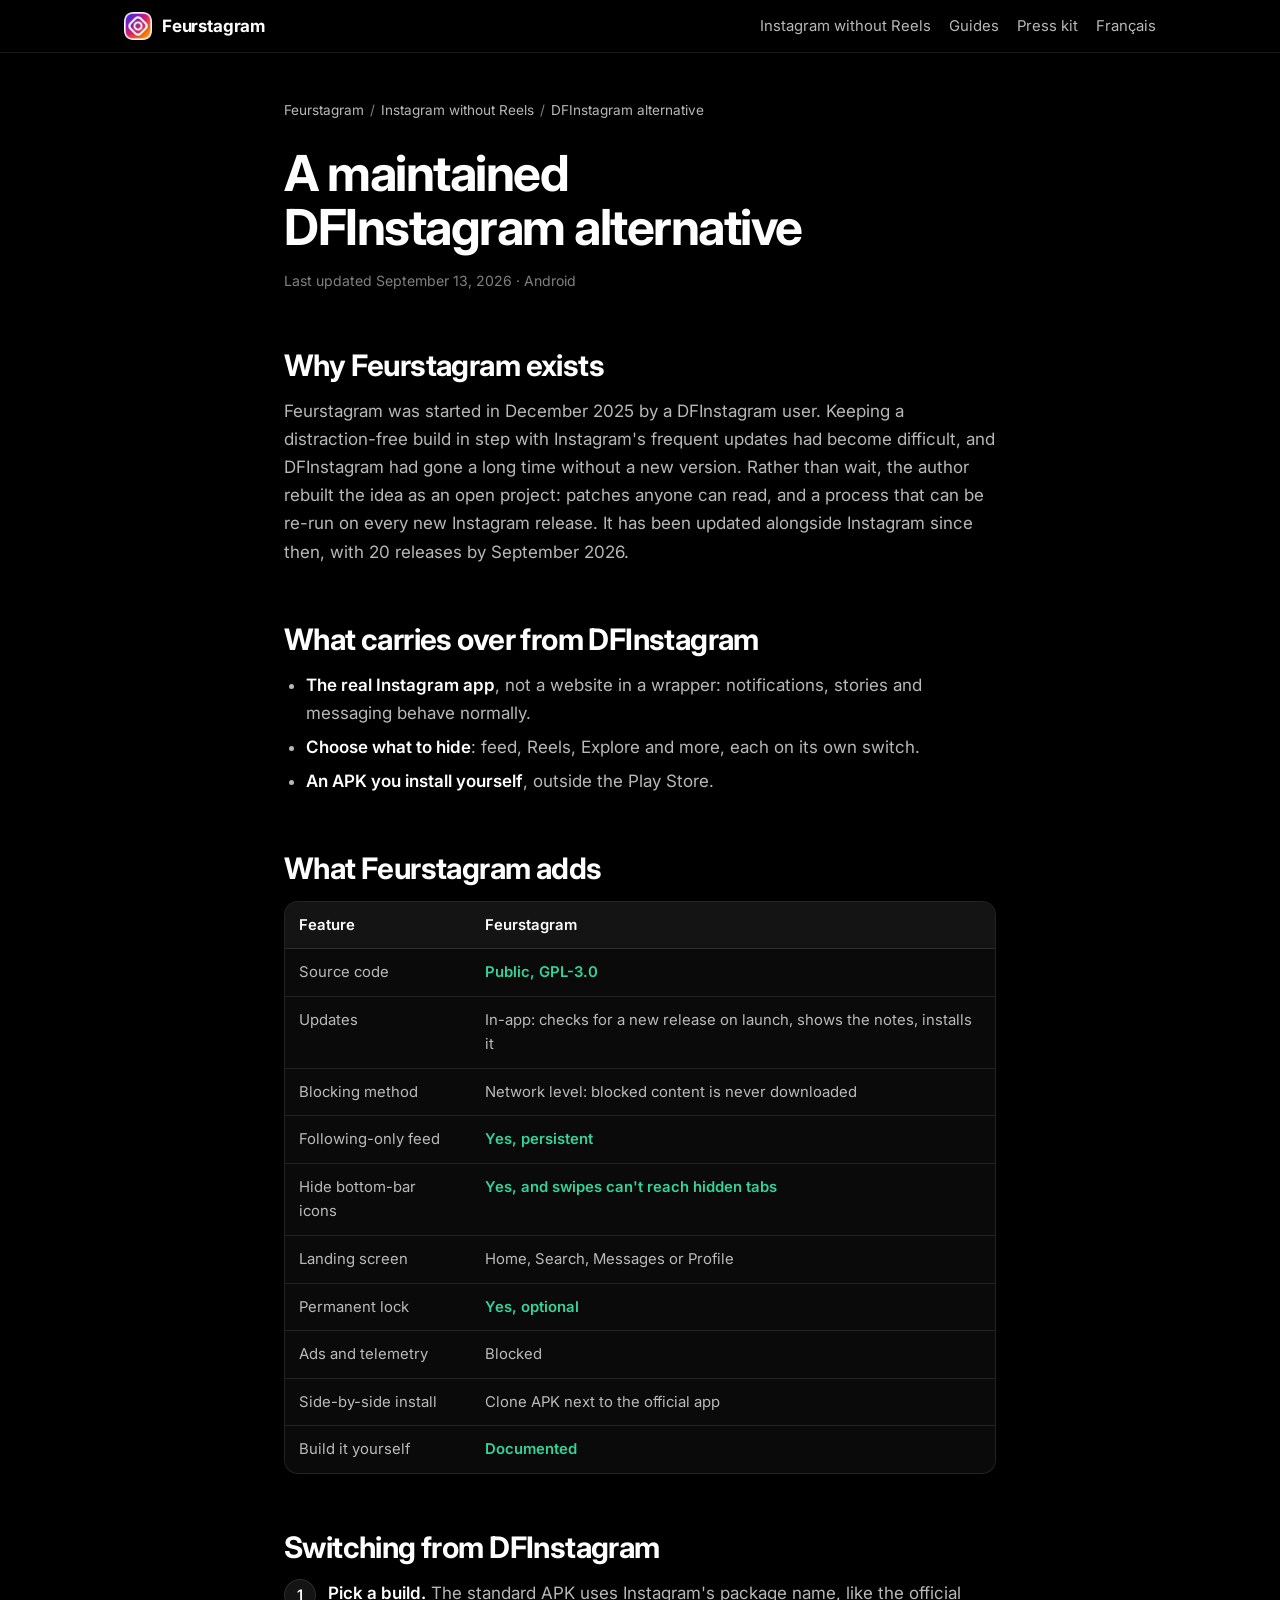
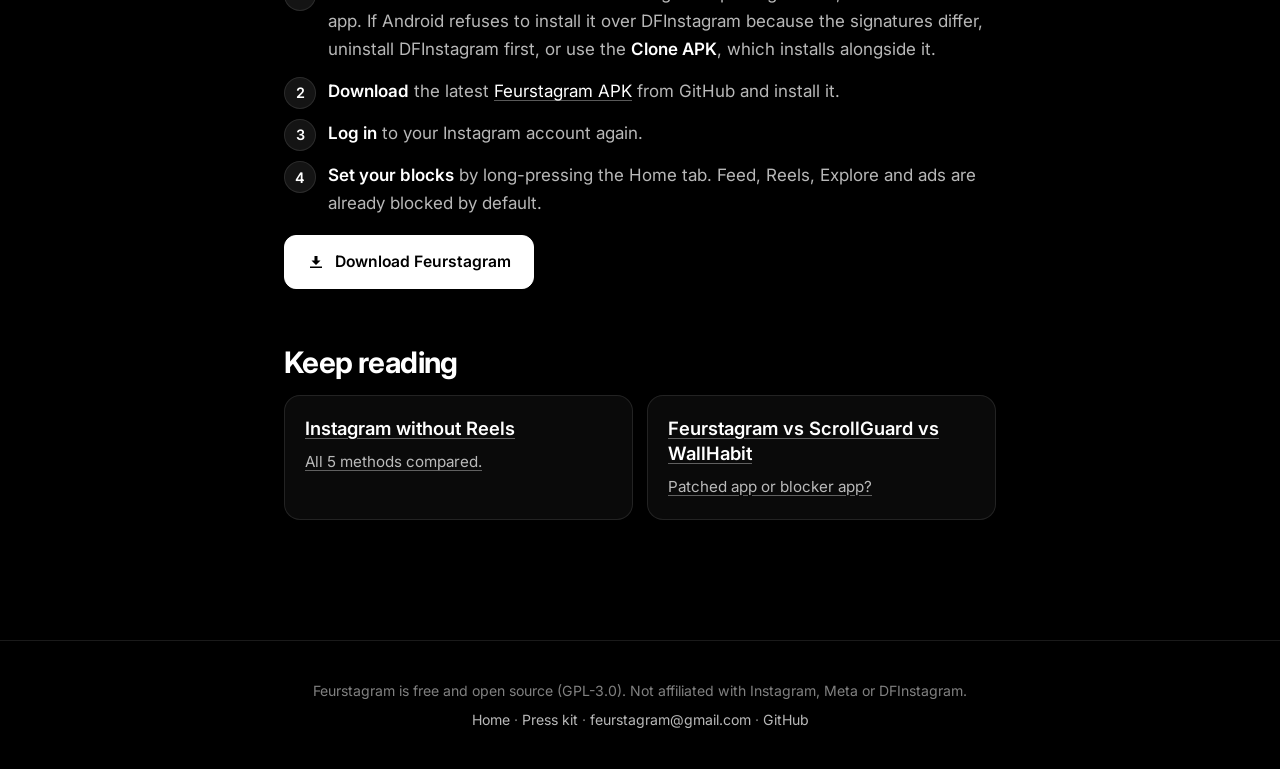
==== docs/dfinstagram-alternative/index.html @ f508ad9d "Add a follow-the-official-account prompt after installs and updates, animate the opening of the sett" ====
<!DOCTYPE html>
<html lang="en">
<head>
    <meta charset="UTF-8">
    <meta name="viewport" content="width=device-width, initial-scale=1.0">
    <title>DFInstagram Alternative: Maintained &amp; Open Source (2026)</title>
    <meta name="description" content="Looking for a DFInstagram alternative? Feurstagram is a free, open-source, regularly updated distraction-free Instagram for Android.">
    <meta name="robots" content="index, follow, max-image-preview:large">
    <link rel="canonical" href="https://jean-voila.github.io/FeurStagram/dfinstagram-alternative/">
    <meta property="og:type" content="article">
    <meta property="og:site_name" content="Feurstagram">
    <meta property="og:url" content="https://jean-voila.github.io/FeurStagram/dfinstagram-alternative/">
    <meta property="og:title" content="A maintained DFInstagram alternative">
    <meta property="og:description" content="Distraction-free Instagram for Android, open source and updated with each Instagram version.">
    <meta property="og:image" content="https://jean-voila.github.io/FeurStagram/preview.png">
    <meta name="twitter:card" content="summary_large_image">
    <link rel="icon" type="image/png" href="../assets/img/icon-256.png">
    <link rel="apple-touch-icon" href="../assets/img/apple-touch-icon.png">
    <link rel="preconnect" href="https://fonts.googleapis.com">
    <link rel="preconnect" href="https://fonts.gstatic.com" crossorigin>
    <link href="https://fonts.googleapis.com/css2?family=Inter:wght@400;500;600;700&display=swap" rel="stylesheet">
    <link rel="stylesheet" href="../assets/site.css">
    <script type="application/ld+json">
    [{
        "@context": "https://schema.org",
        "@type": "Article",
        "headline": "DFInstagram alternative: maintained and open source",
        "datePublished": "2026-09-13",
        "dateModified": "2026-09-13",
        "inLanguage": "en",
        "image": "https://jean-voila.github.io/FeurStagram/assets/img/after.png",
        "author": { "@type": "Person", "name": "jean-voila", "url": "https://github.com/jean-voila" },
        "publisher": { "@type": "Organization", "name": "Feurstagram", "logo": { "@type": "ImageObject", "url": "https://jean-voila.github.io/FeurStagram/assets/img/icon-256.png" } },
        "mainEntityOfPage": "https://jean-voila.github.io/FeurStagram/dfinstagram-alternative/"
    }, {
        "@context": "https://schema.org",
        "@type": "BreadcrumbList",
        "itemListElement": [
            { "@type": "ListItem", "position": 1, "name": "Feurstagram", "item": "https://jean-voila.github.io/FeurStagram/" },
            { "@type": "ListItem", "position": 2, "name": "Instagram without Reels", "item": "https://jean-voila.github.io/FeurStagram/instagram-without-reels/" },
            { "@type": "ListItem", "position": 3, "name": "DFInstagram alternative", "item": "https://jean-voila.github.io/FeurStagram/dfinstagram-alternative/" }
        ]
    }]
    </script>
</head>
<body>
    <header class="site-header">
        <div class="inner">
            <a class="brand" href="../"><img src="../assets/img/icon-256.webp" alt="" width="28" height="28">Feurstagram</a>
            <nav class="site-nav" aria-label="Main">
                <a href="../instagram-without-reels/">Instagram without Reels</a>
                <a href="../how-to-remove-reels-from-instagram-android/">Guides</a>
                <a href="../press/">Press kit</a>
                <a href="../fr/" hreflang="fr" lang="fr">Français</a>
            </nav>
        </div>
    </header>

    <main class="page">
        <nav class="breadcrumbs" aria-label="Breadcrumb">
            <ol><li><a href="../">Feurstagram</a></li><li><a href="../instagram-without-reels/">Instagram without Reels</a></li><li>DFInstagram alternative</li></ol>
        </nav>

        <h1>A maintained DFInstagram alternative</h1>
        <p class="meta">Last updated September 13, 2026 · Android</p>

        <h2>Why Feurstagram exists</h2>
        <p>Feurstagram was started in December 2025 by a DFInstagram user. Keeping a distraction-free build in step with Instagram's frequent updates had become difficult, and DFInstagram had gone a long time without a new version. Rather than wait, the author rebuilt the idea as an open project: patches anyone can read, and a process that can be re-run on every new Instagram release. It has been updated alongside Instagram since then, with 20 releases by September 2026.</p>

        <h2>What carries over from DFInstagram</h2>
        <ul>
            <li><strong>The real Instagram app</strong>, not a website in a wrapper: notifications, stories and messaging behave normally.</li>
            <li><strong>Choose what to hide</strong>: feed, Reels, Explore and more, each on its own switch.</li>
            <li><strong>An APK you install yourself</strong>, outside the Play Store.</li>
        </ul>

        <h2>What Feurstagram adds</h2>
        <div class="table-wrap">
            <table>
                <thead><tr><th>Feature</th><th>Feurstagram</th></tr></thead>
                <tbody>
                    <tr><td>Source code</td><td class="yes">Public, GPL-3.0</td></tr>
                    <tr><td>Updates</td><td>In-app: checks for a new release on launch, shows the notes, installs it</td></tr>
                    <tr><td>Blocking method</td><td>Network level: blocked content is never downloaded</td></tr>
                    <tr><td>Following-only feed</td><td class="yes">Yes, persistent</td></tr>
                    <tr><td>Hide bottom-bar icons</td><td class="yes">Yes, and swipes can't reach hidden tabs</td></tr>
                    <tr><td>Landing screen</td><td>Home, Search, Messages or Profile</td></tr>
                    <tr><td>Permanent lock</td><td class="yes">Yes, optional</td></tr>
                    <tr><td>Ads and telemetry</td><td>Blocked</td></tr>
                    <tr><td>Side-by-side install</td><td>Clone APK next to the official app</td></tr>
                    <tr><td>Build it yourself</td><td class="yes">Documented</td></tr>
                </tbody>
            </table>
        </div>

        <h2>Switching from DFInstagram</h2>
        <ol class="steps">
            <li><strong>Pick a build.</strong> The standard APK uses Instagram's package name, like the official app. If Android refuses to install it over DFInstagram because the signatures differ, uninstall DFInstagram first, or use the <strong>Clone APK</strong>, which installs alongside it.</li>
            <li><strong>Download</strong> the latest <a href="https://github.com/jean-voila/FeurStagram/releases/latest" data-apk="standard">Feurstagram APK</a> from GitHub and install it.</li>
            <li><strong>Log in</strong> to your Instagram account again.</li>
            <li><strong>Set your blocks</strong> by long-pressing the Home tab. Feed, Reels, Explore and ads are already blocked by default.</li>
        </ol>
        <div class="cta">
            <a class="btn btn-primary" href="https://github.com/jean-voila/FeurStagram/releases/latest" data-apk="standard">
                <svg viewBox="0 0 24 24" fill="currentColor" aria-hidden="true"><path d="M12 16l-6-6h4V4h4v6h4l-6 6zm-8 2h16v2H4v-2z"/></svg>
                Download Feurstagram
            </a>
        </div>
        <p class="downloads-line" data-downloads-wrap hidden><span data-total-downloads></span> downloads on GitHub</p>

        <section class="related" aria-labelledby="related-title">
            <h2 id="related-title">Keep reading</h2>
            <div class="cards">
                <a class="card" href="../instagram-without-reels/"><h3>Instagram without Reels</h3><p>All 5 methods compared.</p></a>
                <a class="card" href="../feurstagram-vs-scrollguard-vs-wallhabit/"><h3>Feurstagram vs ScrollGuard vs WallHabit</h3><p>Patched app or blocker app?</p></a>
            </div>
        </section>
    </main>

    <footer class="site-footer">
        <p>Feurstagram is free and open source (GPL-3.0). Not affiliated with Instagram, Meta or DFInstagram.</p>
        <p><a href="../">Home</a> · <a href="../press/">Press kit</a> · <a href="mailto:feurstagram@gmail.com">feurstagram@gmail.com</a> · <a href="https://github.com/jean-voila/FeurStagram">GitHub</a></p>
    </footer>
    <script src="../assets/site.js" defer></script>
</body>
</html>
---- docs/assets/site.css ----
:root {
    --bg: #000000;
    --bg-2: #0a0a0a;
    --bg-3: #141414;
    --text: #ffffff;
    --text-2: rgba(255, 255, 255, 0.72);
    --text-3: rgba(255, 255, 255, 0.5);
    --accent: #10a37f;
    --border: rgba(255, 255, 255, 0.1);
    --yes: #34d399;
    --no: #f87171;
}

* { margin: 0; padding: 0; box-sizing: border-box; }

html { scroll-behavior: smooth; }

body {
    font-family: 'Inter', -apple-system, BlinkMacSystemFont, 'Segoe UI', 'Helvetica Neue', sans-serif;
    background: var(--bg);
    color: var(--text);
    line-height: 1.65;
    font-size: 17px;
    -webkit-font-smoothing: antialiased;
}

::selection { background: rgba(16, 163, 127, 0.3); }

a { color: var(--text); text-underline-offset: 3px; text-decoration-color: rgba(255, 255, 255, 0.35); }
a:hover { text-decoration-color: var(--text); }
a:focus-visible, button:focus-visible { outline: 2px solid var(--accent); outline-offset: 3px; border-radius: 4px; }

/* Header */
.site-header {
    border-bottom: 1px solid var(--border);
    position: sticky;
    top: 0;
    z-index: 10;
    background: rgba(0, 0, 0, 0.85);
    backdrop-filter: blur(10px);
}
.site-header .inner {
    max-width: 1080px;
    margin: 0 auto;
    padding: 12px 24px;
    display: flex;
    align-items: center;
    gap: 20px;
    flex-wrap: wrap;
}
.brand { display: inline-flex; align-items: center; gap: 10px; font-weight: 700; text-decoration: none; letter-spacing: -0.01em; }
.brand img { width: 28px; height: 28px; border-radius: 7px; }
.site-nav { display: flex; gap: 18px; flex-wrap: wrap; margin-left: auto; font-size: 0.93rem; }
.site-nav a { color: var(--text-2); text-decoration: none; }
.site-nav a:hover, .site-nav a[aria-current="page"] { color: var(--text); }

/* Layout */
.page { max-width: 760px; margin: 0 auto; padding: 40px 24px 96px; }
.page.wide { max-width: 1000px; }

.breadcrumbs { font-size: 0.85rem; color: var(--text-3); margin-bottom: 20px; }
.breadcrumbs ol { list-style: none; display: flex; flex-wrap: wrap; gap: 6px; margin: 0; }
.breadcrumbs li + li::before { content: "/"; margin-right: 6px; color: var(--text-3); }
.breadcrumbs a { color: var(--text-2); text-decoration: none; }

h1 { font-size: clamp(2.1rem, 6vw, 3.1rem); line-height: 1.08; letter-spacing: -0.03em; font-weight: 700; margin-bottom: 14px; text-wrap: balance; }
h2 { font-size: clamp(1.45rem, 3.4vw, 1.85rem); line-height: 1.2; letter-spacing: -0.02em; font-weight: 700; margin: 56px 0 14px; text-wrap: balance; }
h3 { font-size: 1.15rem; line-height: 1.35; font-weight: 600; margin: 28px 0 8px; }
p { margin: 0 0 16px; color: var(--text-2); }
p strong, li strong { color: var(--text); font-weight: 600; }
ul, ol { margin: 0 0 18px 22px; color: var(--text-2); }
li { margin: 6px 0; }
code { font-family: ui-monospace, 'SF Mono', Menlo, monospace; font-size: 0.88em; background: var(--bg-3); padding: 1px 6px; border-radius: 6px; }

.meta { font-size: 0.88rem; color: var(--text-3); margin-bottom: 26px; }

/* Buttons */
.cta { display: flex; flex-wrap: wrap; gap: 12px; align-items: center; margin: 0 0 12px; }
.btn {
    display: inline-flex; align-items: center; gap: 10px;
    padding: 13px 22px; border-radius: 12px;
    font-weight: 600; font-size: 0.98rem; text-decoration: none;
    border: 1px solid var(--border); color: var(--text); background: rgba(255, 255, 255, 0.06);
    transition: background 0.15s ease, transform 0.15s ease;
}
.btn:hover { background: rgba(255, 255, 255, 0.12); transform: translateY(-1px); }
.btn-primary { background: var(--text); color: var(--bg); border-color: var(--text); }
.btn-primary:hover { background: rgba(255, 255, 255, 0.88); }
.btn svg { width: 18px; height: 18px; flex-shrink: 0; }
.downloads-line { font-size: 0.9rem; color: var(--text-3); margin: 0 0 28px; font-variant-numeric: tabular-nums; }

/* Figures */
.compare-shots { display: grid; grid-template-columns: repeat(2, minmax(0, 1fr)); gap: 16px; margin: 8px 0 30px; }
.compare-shots figure { background: var(--bg-2); border: 1px solid var(--border); border-radius: 16px; padding: 12px; margin: 0; }
.compare-shots img { width: 100%; height: auto; border-radius: 10px; display: block; }
.compare-shots figcaption { font-size: 0.88rem; color: var(--text-2); margin-top: 10px; text-align: center; }

/* Tables */
.table-wrap { overflow-x: auto; margin: 10px 0 24px; border: 1px solid var(--border); border-radius: 14px; background: var(--bg-2); }
table { border-collapse: collapse; width: 100%; font-size: 0.93rem; }
th, td { text-align: left; padding: 11px 14px; border-bottom: 1px solid var(--border); vertical-align: top; }
th { color: var(--text); font-weight: 600; background: var(--bg-3); white-space: nowrap; }
td { color: var(--text-2); }
tr:last-child td { border-bottom: 0; }
tr.highlight td { color: var(--text); background: rgba(16, 163, 127, 0.08); }
.yes { color: var(--yes); font-weight: 600; }
.no { color: var(--no); font-weight: 600; }

/* Cards */
.cards { display: grid; grid-template-columns: repeat(auto-fit, minmax(220px, 1fr)); gap: 14px; margin: 10px 0 24px; }
.card { background: var(--bg-2); border: 1px solid var(--border); border-radius: 16px; padding: 20px; }
.card h3 { margin-top: 0; }
.card p { margin: 0; font-size: 0.95rem; }
.card a { text-decoration: none; }
a.card:hover { background: var(--bg-3); }

.steps { counter-reset: step; list-style: none; margin-left: 0; }
.steps li { counter-increment: step; position: relative; padding-left: 44px; margin: 14px 0; }
.steps li::before {
    content: counter(step); position: absolute; left: 0; top: 0;
    width: 30px; height: 30px; border-radius: 50%;
    display: grid; place-items: center;
    background: var(--bg-3); border: 1px solid var(--border);
    color: var(--text); font-weight: 600; font-size: 0.9rem;
}

.faq h3 { margin-top: 26px; }

.author {
    margin-top: 56px; padding: 20px 22px; border: 1px solid var(--border); border-radius: 16px; background: var(--bg-2);
}
.author p { margin: 0; font-size: 0.95rem; }

.related { margin-top: 48px; }

/* Facts list (press) */
.facts { display: grid; grid-template-columns: max-content 1fr; gap: 10px 22px; margin: 10px 0 28px; }
.facts dt { color: var(--text-3); font-size: 0.92rem; }
.facts dd { color: var(--text); font-size: 0.98rem; font-variant-numeric: tabular-nums; }

.assets { display: grid; grid-template-columns: repeat(auto-fit, minmax(200px, 1fr)); gap: 14px; margin: 12px 0 28px; }
.asset { background: var(--bg-2); border: 1px solid var(--border); border-radius: 16px; padding: 14px; display: flex; flex-direction: column; gap: 10px; }
.asset img { width: 100%; height: 220px; object-fit: contain; border-radius: 10px; background: var(--bg-3); }
.asset span { font-size: 0.85rem; color: var(--text-3); }

/* Footer */
.site-footer { border-top: 1px solid var(--border); padding: 32px 24px; text-align: center; font-size: 0.88rem; color: var(--text-3); }
.site-footer p { color: var(--text-3); margin: 6px 0; }
.site-footer a { color: var(--text-2); text-decoration: none; }
.site-footer a:hover { color: var(--text); }

@media (max-width: 640px) {
    body { font-size: 16px; }
    .page { padding-top: 28px; }
    .site-nav { margin-left: 0; width: 100%; gap: 14px; }
    .compare-shots { gap: 10px; }
    .facts { grid-template-columns: 1fr; gap: 2px; }
    .facts dd { margin-bottom: 10px; }
}

@media (prefers-reduced-motion: reduce) {
    html { scroll-behavior: auto; }
    .btn { transition: none; }
}
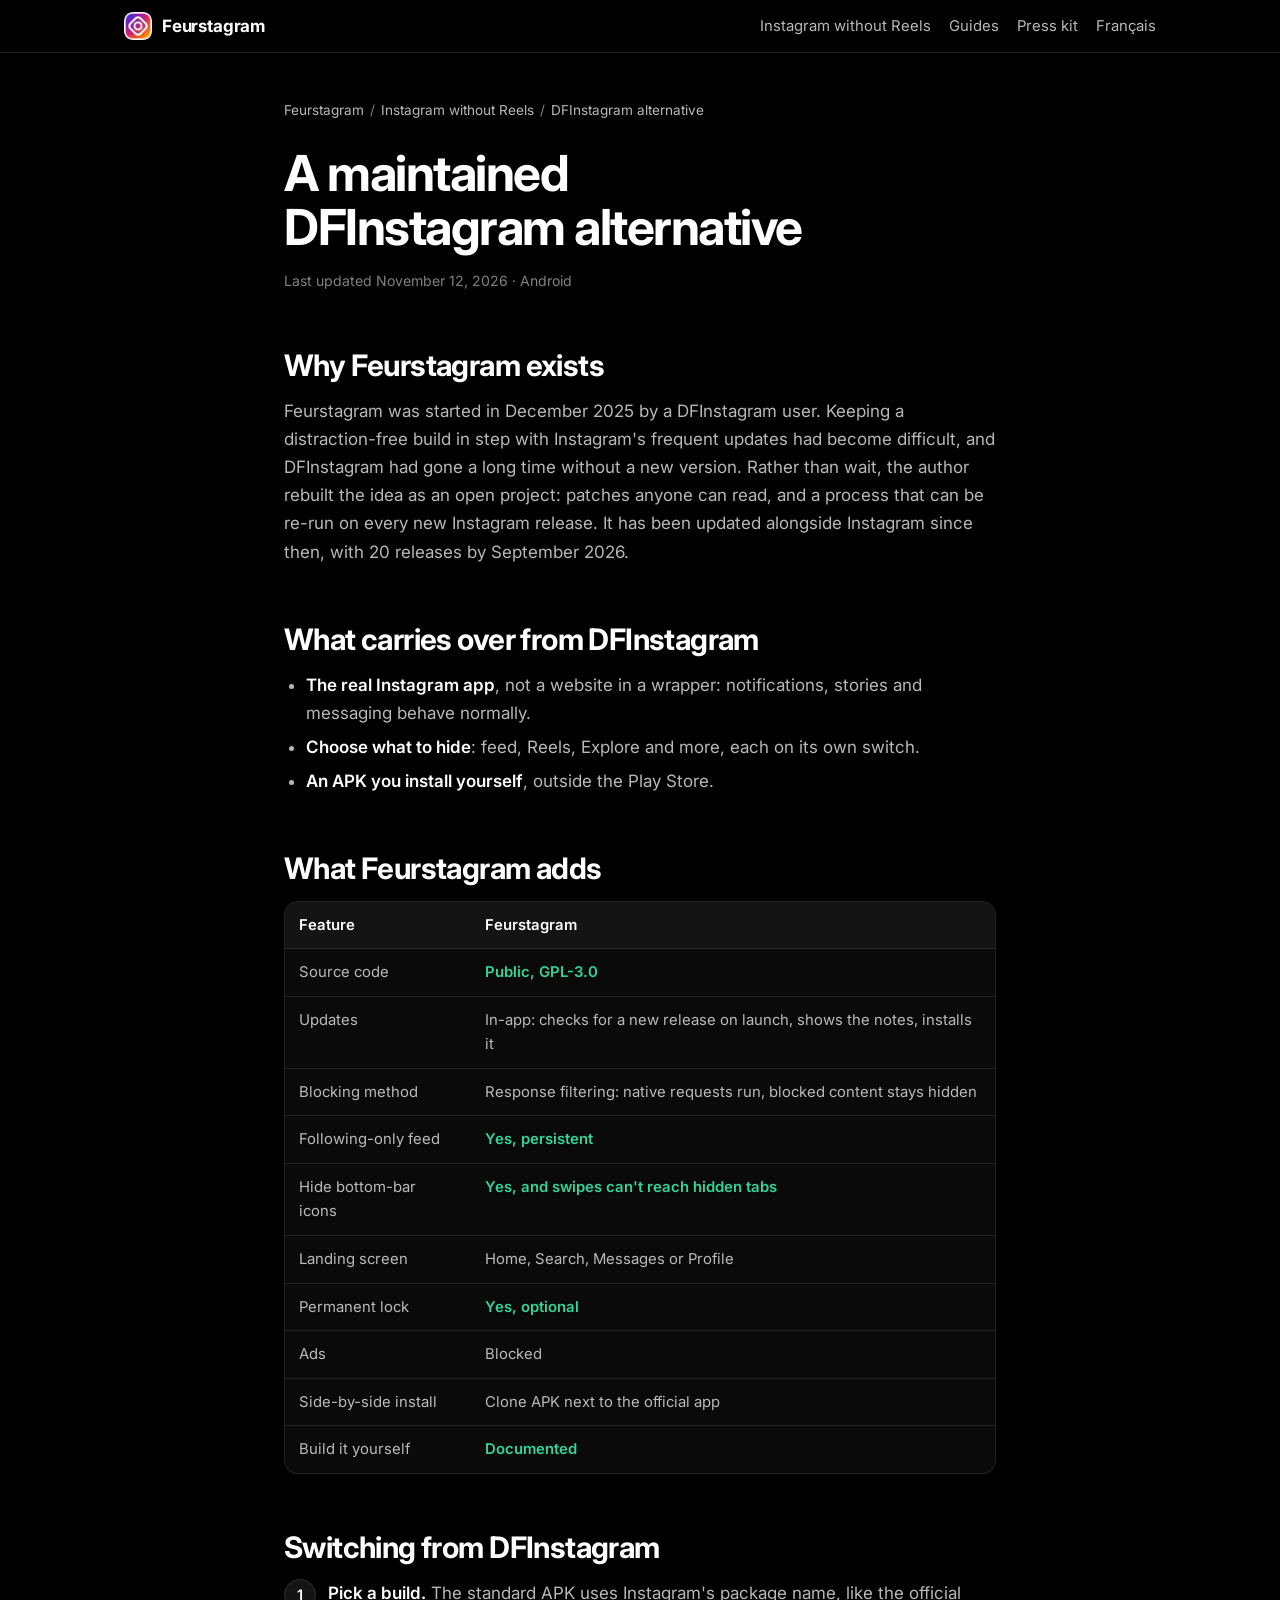
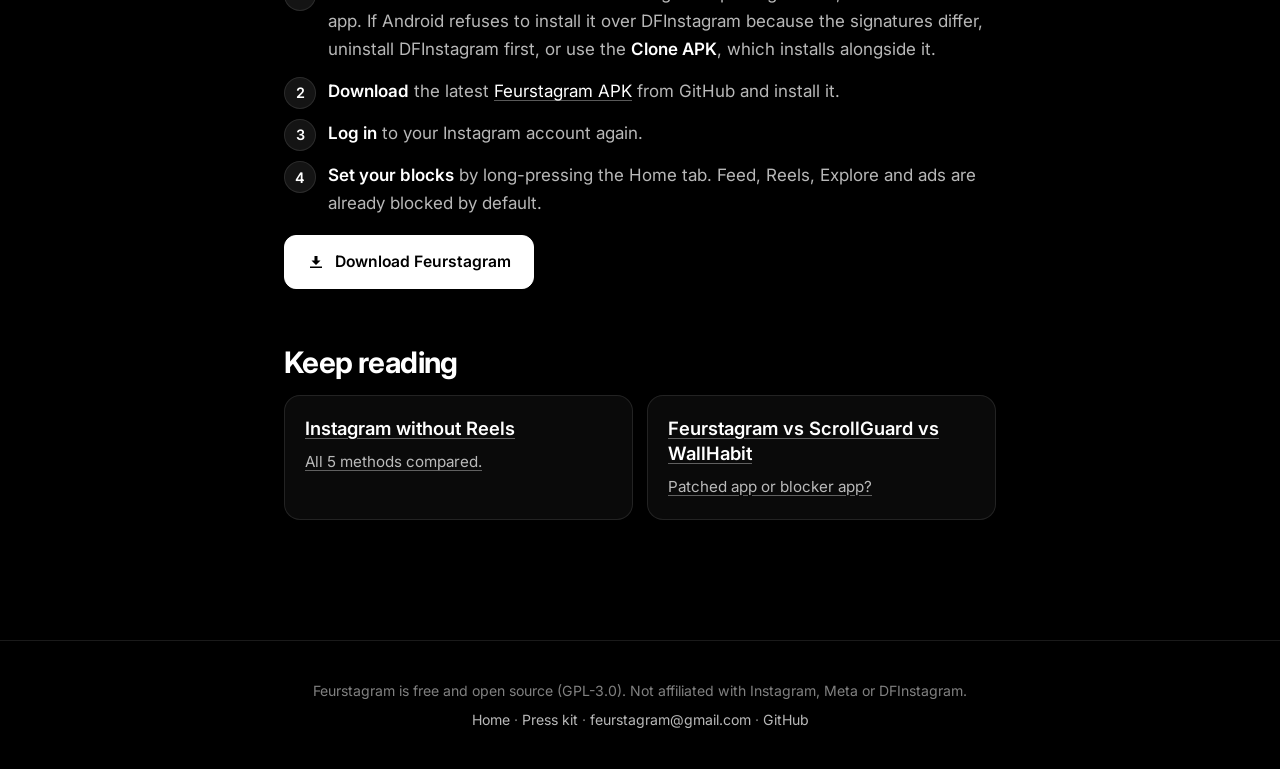
==== commit 75384126: "Preserve native requests and release v455-0-0-51-72-1" ====
--- a/docs/dfinstagram-alternative/index.html
+++ b/docs/dfinstagram-alternative/index.html
@@ -26,7 +26,7 @@
         "@type": "Article",
         "headline": "DFInstagram alternative: maintained and open source",
         "datePublished": "2026-09-13",
-        "dateModified": "2026-09-13",
+        "dateModified": "2026-11-12",
         "inLanguage": "en",
         "image": "https://jean-voila.github.io/FeurStagram/assets/img/after.png",
         "author": { "@type": "Person", "name": "jean-voila", "url": "https://github.com/jean-voila" },
@@ -62,7 +62,7 @@
         </nav>
 
         <h1>A maintained DFInstagram alternative</h1>
-        <p class="meta">Last updated September 13, 2026 · Android</p>
+        <p class="meta">Last updated November 12, 2026 · Android</p>
 
         <h2>Why Feurstagram exists</h2>
         <p>Feurstagram was started in December 2025 by a DFInstagram user. Keeping a distraction-free build in step with Instagram's frequent updates had become difficult, and DFInstagram had gone a long time without a new version. Rather than wait, the author rebuilt the idea as an open project: patches anyone can read, and a process that can be re-run on every new Instagram release. It has been updated alongside Instagram since then, with 20 releases by September 2026.</p>
@@ -81,12 +81,12 @@
                 <tbody>
                     <tr><td>Source code</td><td class="yes">Public, GPL-3.0</td></tr>
                     <tr><td>Updates</td><td>In-app: checks for a new release on launch, shows the notes, installs it</td></tr>
-                    <tr><td>Blocking method</td><td>Network level: blocked content is never downloaded</td></tr>
+                    <tr><td>Blocking method</td><td>Response filtering: native requests run, blocked content stays hidden</td></tr>
                     <tr><td>Following-only feed</td><td class="yes">Yes, persistent</td></tr>
                     <tr><td>Hide bottom-bar icons</td><td class="yes">Yes, and swipes can't reach hidden tabs</td></tr>
                     <tr><td>Landing screen</td><td>Home, Search, Messages or Profile</td></tr>
                     <tr><td>Permanent lock</td><td class="yes">Yes, optional</td></tr>
-                    <tr><td>Ads and telemetry</td><td>Blocked</td></tr>
+                    <tr><td>Ads</td><td>Blocked</td></tr>
                     <tr><td>Side-by-side install</td><td>Clone APK next to the official app</td></tr>
                     <tr><td>Build it yourself</td><td class="yes">Documented</td></tr>
                 </tbody>
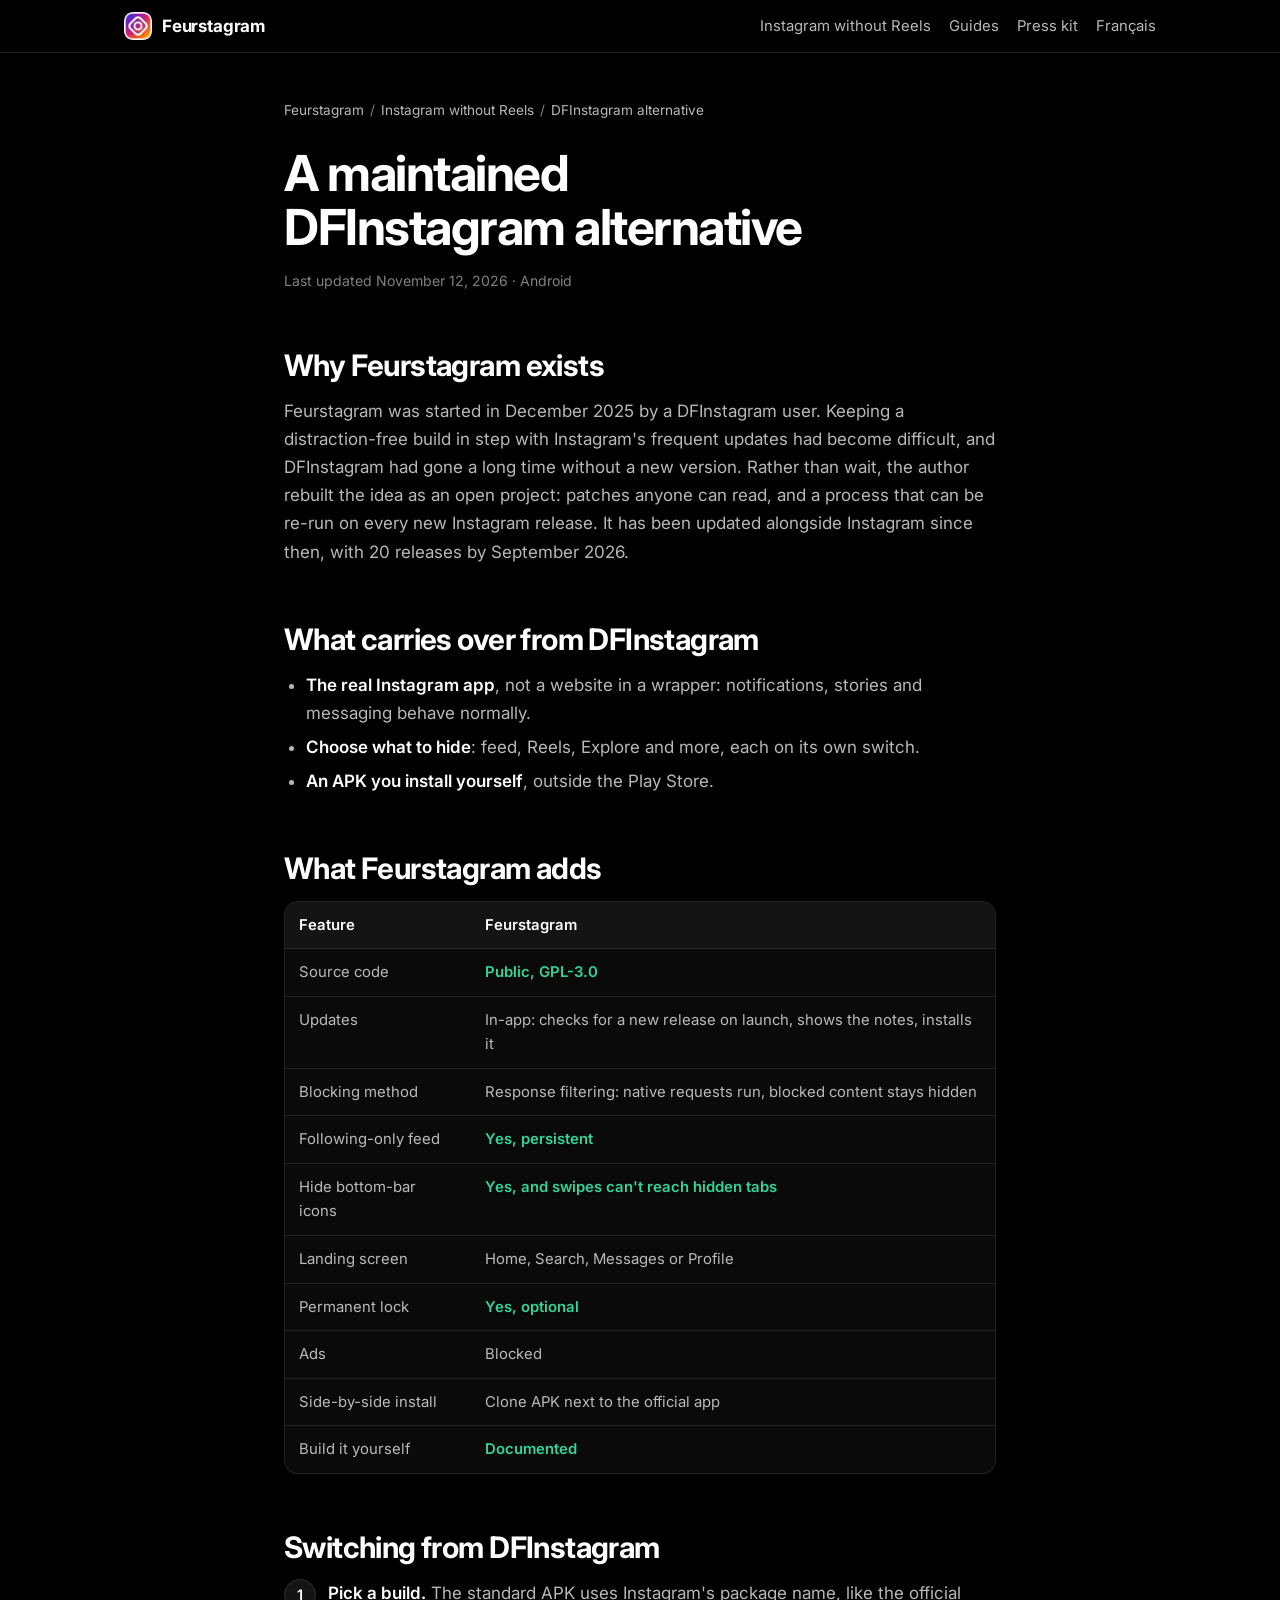
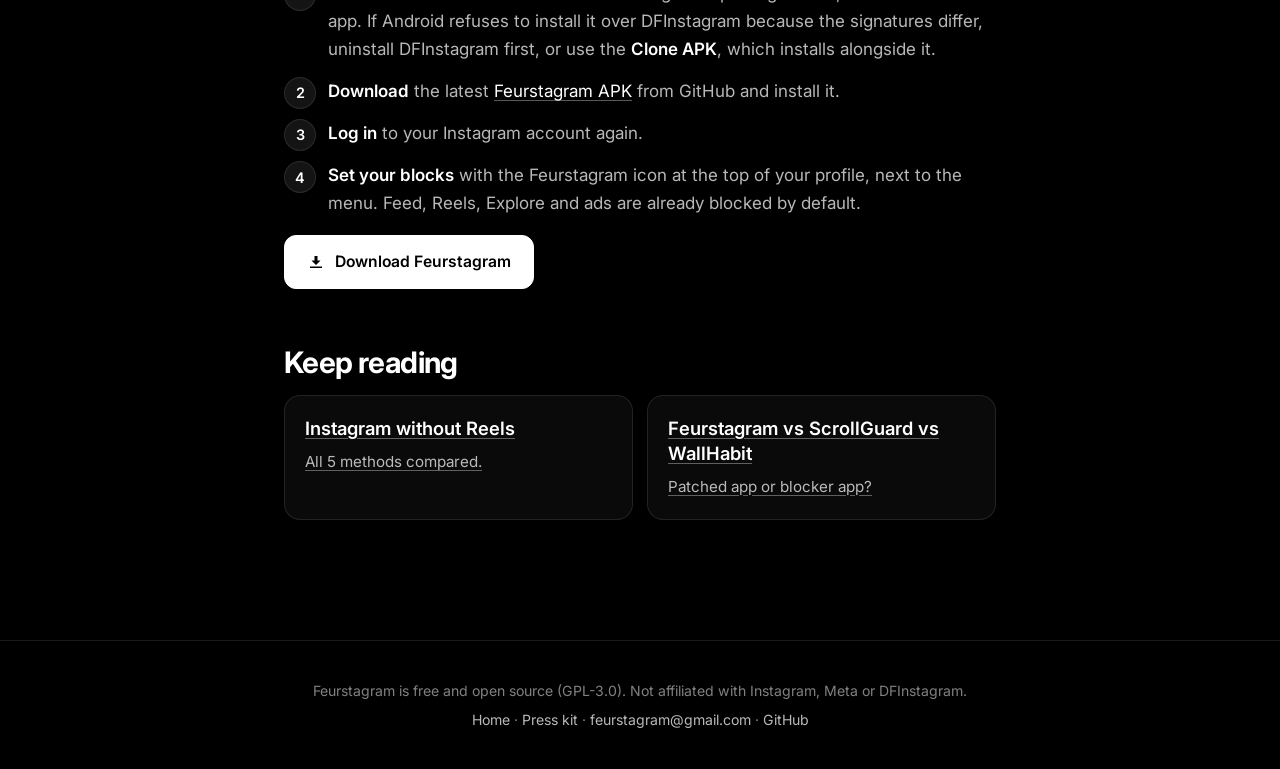
==== commit 81d55e98: "Prepare FeurStagram v456-0-0-24-78 - Settings button in the own profile header, with a red dot when " ====
--- a/docs/dfinstagram-alternative/index.html
+++ b/docs/dfinstagram-alternative/index.html
@@ -26,7 +26,7 @@
         "@type": "Article",
         "headline": "DFInstagram alternative: maintained and open source",
         "datePublished": "2026-09-13",
-        "dateModified": "2026-11-12",
+        "dateModified": "2026-11-15",
         "inLanguage": "en",
         "image": "https://jean-voila.github.io/FeurStagram/assets/img/after.png",
         "author": { "@type": "Person", "name": "jean-voila", "url": "https://github.com/jean-voila" },
@@ -98,7 +98,7 @@
             <li><strong>Pick a build.</strong> The standard APK uses Instagram's package name, like the official app. If Android refuses to install it over DFInstagram because the signatures differ, uninstall DFInstagram first, or use the <strong>Clone APK</strong>, which installs alongside it.</li>
             <li><strong>Download</strong> the latest <a href="https://github.com/jean-voila/FeurStagram/releases/latest" data-apk="standard">Feurstagram APK</a> from GitHub and install it.</li>
             <li><strong>Log in</strong> to your Instagram account again.</li>
-            <li><strong>Set your blocks</strong> by long-pressing the Home tab. Feed, Reels, Explore and ads are already blocked by default.</li>
+            <li><strong>Set your blocks</strong> with the Feurstagram icon at the top of your profile, next to the menu. Feed, Reels, Explore and ads are already blocked by default.</li>
         </ol>
         <div class="cta">
             <a class="btn btn-primary" href="https://github.com/jean-voila/FeurStagram/releases/latest" data-apk="standard">
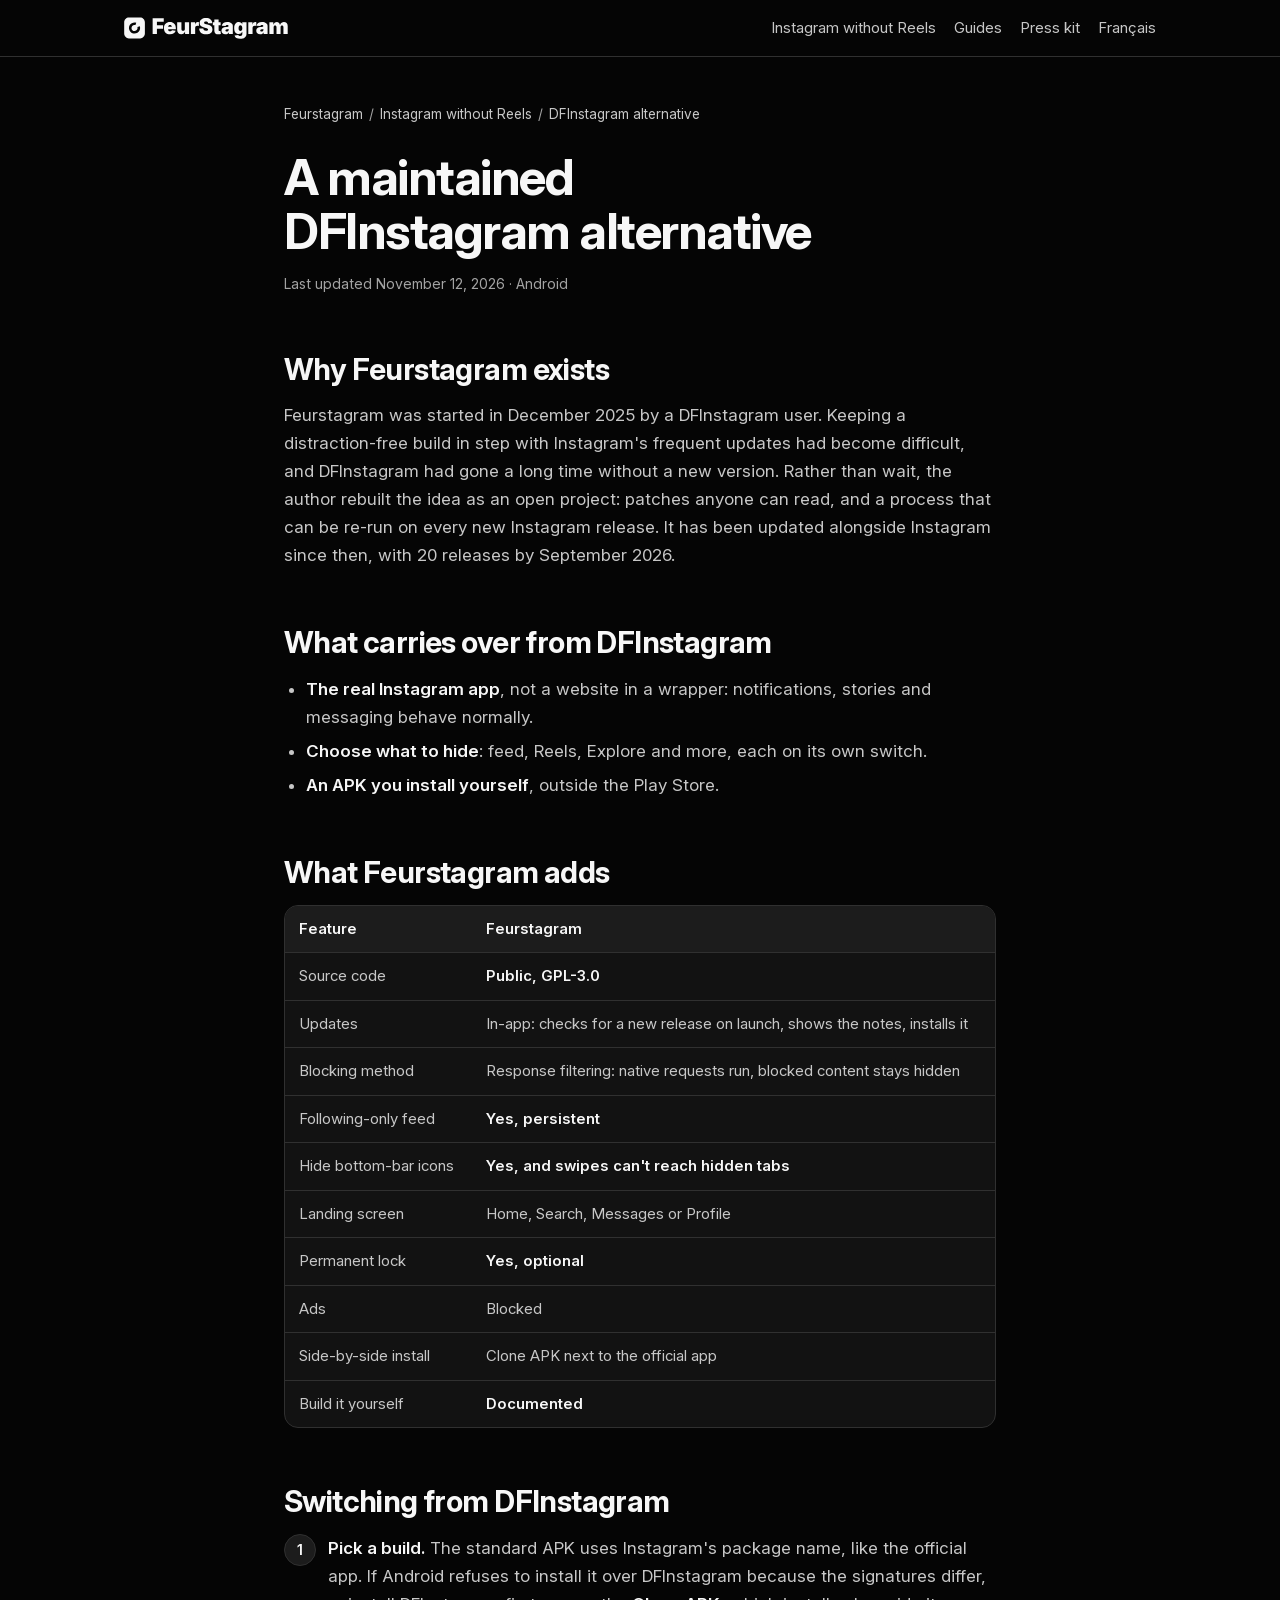
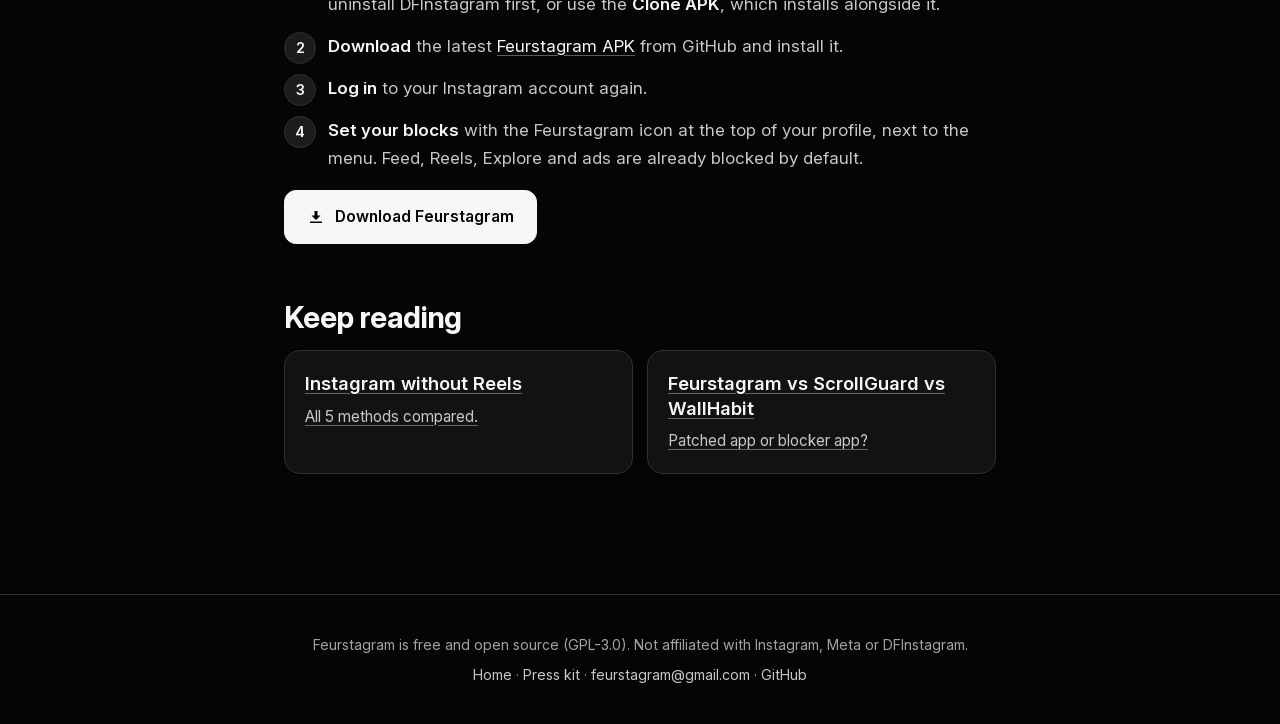
==== commit 7a36b607: "Rebrand FeurStagram and refresh its documentation" ====
--- a/docs/dfinstagram-alternative/index.html
+++ b/docs/dfinstagram-alternative/index.html
@@ -12,13 +12,16 @@
     <meta property="og:url" content="https://jean-voila.github.io/FeurStagram/dfinstagram-alternative/">
     <meta property="og:title" content="A maintained DFInstagram alternative">
     <meta property="og:description" content="Distraction-free Instagram for Android, open source and updated with each Instagram version.">
-    <meta property="og:image" content="https://jean-voila.github.io/FeurStagram/preview.png">
+    <meta property="og:image" content="https://jean-voila.github.io/FeurStagram/assets/brand/open-graph.png">
+    <meta property="og:image:type" content="image/png">
+    <meta property="og:image:width" content="1200">
+    <meta property="og:image:height" content="630">
+    <meta property="og:image:alt" content="FeurStagram logo on a dark background">
     <meta name="twitter:card" content="summary_large_image">
-    <link rel="icon" type="image/png" href="../assets/img/icon-256.png">
-    <link rel="apple-touch-icon" href="../assets/img/apple-touch-icon.png">
-    <link rel="preconnect" href="https://fonts.googleapis.com">
-    <link rel="preconnect" href="https://fonts.gstatic.com" crossorigin>
-    <link href="https://fonts.googleapis.com/css2?family=Inter:wght@400;500;600;700&display=swap" rel="stylesheet">
+    <link rel="icon" sizes="16x16 32x32 48x48" href="../assets/brand/favicon.ico">
+    <link rel="icon" type="image/svg+xml" sizes="any" href="../assets/brand/favicon.svg">
+    <link rel="apple-touch-icon" sizes="180x180" href="../assets/brand/apple-touch-icon.png">
+    <link rel="stylesheet" href="../assets/brand/tokens.css">
     <link rel="stylesheet" href="../assets/site.css">
     <script type="application/ld+json">
     [{
@@ -30,7 +33,7 @@
         "inLanguage": "en",
         "image": "https://jean-voila.github.io/FeurStagram/assets/img/after.png",
         "author": { "@type": "Person", "name": "jean-voila", "url": "https://github.com/jean-voila" },
-        "publisher": { "@type": "Organization", "name": "Feurstagram", "logo": { "@type": "ImageObject", "url": "https://jean-voila.github.io/FeurStagram/assets/img/icon-256.png" } },
+        "publisher": { "@type": "Organization", "name": "Feurstagram", "logo": { "@type": "ImageObject", "url": "https://jean-voila.github.io/FeurStagram/assets/brand/app-icon-256.png" } },
         "mainEntityOfPage": "https://jean-voila.github.io/FeurStagram/dfinstagram-alternative/"
     }, {
         "@context": "https://schema.org",
@@ -46,7 +49,7 @@
 <body>
     <header class="site-header">
         <div class="inner">
-            <a class="brand" href="../"><img src="../assets/img/icon-256.webp" alt="" width="28" height="28">Feurstagram</a>
+            <a class="brand" href="../"><img src="../assets/brand/horizontal-paper.svg" alt="FeurStagram" width="807" height="148"></a>
             <nav class="site-nav" aria-label="Main">
                 <a href="../instagram-without-reels/">Instagram without Reels</a>
                 <a href="../how-to-remove-reels-from-instagram-android/">Guides</a>
--- a/docs/assets/brand/tokens.css
+++ b/docs/assets/brand/tokens.css
@@ -0,0 +1,17 @@
+/* Generated by design/export.py. */
+@font-face {
+    font-family: Inter;
+    src: url("inter-variable.woff2") format("woff2");
+    font-style: normal;
+    font-weight: 100 900;
+    font-display: swap;
+}
+:root {
+    --brand-ink: #050505;
+    --brand-paper: #f7f7f7;
+    --brand-surface: #121212;
+    --brand-hover: #1c1c1c;
+    --brand-line: #303030;
+    --brand-secondary: #c7c7c7;
+    --brand-muted: #a3a3a3;
+}
--- a/docs/assets/site.css
+++ b/docs/assets/site.css
@@ -1,14 +1,11 @@
 :root {
-    --bg: #000000;
-    --bg-2: #0a0a0a;
-    --bg-3: #141414;
-    --text: #ffffff;
-    --text-2: rgba(255, 255, 255, 0.72);
-    --text-3: rgba(255, 255, 255, 0.5);
-    --accent: #10a37f;
-    --border: rgba(255, 255, 255, 0.1);
-    --yes: #34d399;
-    --no: #f87171;
+    --bg: var(--brand-ink);
+    --bg-2: var(--brand-surface);
+    --bg-3: var(--brand-hover);
+    --text: var(--brand-paper);
+    --text-2: var(--brand-secondary);
+    --text-3: var(--brand-muted);
+    --border: var(--brand-line);
 }
 
 * { margin: 0; padding: 0; box-sizing: border-box; }
@@ -24,11 +21,11 @@
     -webkit-font-smoothing: antialiased;
 }
 
-::selection { background: rgba(16, 163, 127, 0.3); }
+::selection { background: var(--text); color: var(--bg); }
 
 a { color: var(--text); text-underline-offset: 3px; text-decoration-color: rgba(255, 255, 255, 0.35); }
 a:hover { text-decoration-color: var(--text); }
-a:focus-visible, button:focus-visible { outline: 2px solid var(--accent); outline-offset: 3px; border-radius: 4px; }
+a:focus-visible, button:focus-visible { outline: 2px solid var(--text); outline-offset: 3px; border-radius: 4px; }
 
 /* Header */
 .site-header {
@@ -36,8 +33,7 @@
     position: sticky;
     top: 0;
     z-index: 10;
-    background: rgba(0, 0, 0, 0.85);
-    backdrop-filter: blur(10px);
+    background: var(--bg);
 }
 .site-header .inner {
     max-width: 1080px;
@@ -48,8 +44,8 @@
     gap: 20px;
     flex-wrap: wrap;
 }
-.brand { display: inline-flex; align-items: center; gap: 10px; font-weight: 700; text-decoration: none; letter-spacing: -0.01em; }
-.brand img { width: 28px; height: 28px; border-radius: 7px; }
+.brand { display: inline-flex; align-items: center; margin-inline-start: -5px; }
+.brand img { display: block; width: 174px; height: auto; }
 .site-nav { display: flex; gap: 18px; flex-wrap: wrap; margin-left: auto; font-size: 0.93rem; }
 .site-nav a { color: var(--text-2); text-decoration: none; }
 .site-nav a:hover, .site-nav a[aria-current="page"] { color: var(--text); }
@@ -80,12 +76,12 @@
     display: inline-flex; align-items: center; gap: 10px;
     padding: 13px 22px; border-radius: 12px;
     font-weight: 600; font-size: 0.98rem; text-decoration: none;
-    border: 1px solid var(--border); color: var(--text); background: rgba(255, 255, 255, 0.06);
+    border: 1px solid var(--border); color: var(--text); background: var(--bg-2);
     transition: background 0.15s ease, transform 0.15s ease;
 }
-.btn:hover { background: rgba(255, 255, 255, 0.12); transform: translateY(-1px); }
+.btn:hover { background: var(--bg-3); transform: translateY(-1px); }
 .btn-primary { background: var(--text); color: var(--bg); border-color: var(--text); }
-.btn-primary:hover { background: rgba(255, 255, 255, 0.88); }
+.btn-primary:hover { background: var(--text-2); }
 .btn svg { width: 18px; height: 18px; flex-shrink: 0; }
 .downloads-line { font-size: 0.9rem; color: var(--text-3); margin: 0 0 28px; font-variant-numeric: tabular-nums; }
 
@@ -102,9 +98,9 @@
 th { color: var(--text); font-weight: 600; background: var(--bg-3); white-space: nowrap; }
 td { color: var(--text-2); }
 tr:last-child td { border-bottom: 0; }
-tr.highlight td { color: var(--text); background: rgba(16, 163, 127, 0.08); }
-.yes { color: var(--yes); font-weight: 600; }
-.no { color: var(--no); font-weight: 600; }
+tr.highlight td { color: var(--text); background: var(--bg-2); }
+.yes { color: var(--text); font-weight: 600; }
+.no { color: var(--text-2); font-weight: 600; }
 
 /* Cards */
 .cards { display: grid; grid-template-columns: repeat(auto-fit, minmax(220px, 1fr)); gap: 14px; margin: 10px 0 24px; }
@@ -141,6 +137,7 @@
 .assets { display: grid; grid-template-columns: repeat(auto-fit, minmax(200px, 1fr)); gap: 14px; margin: 12px 0 28px; }
 .asset { background: var(--bg-2); border: 1px solid var(--border); border-radius: 16px; padding: 14px; display: flex; flex-direction: column; gap: 10px; }
 .asset img { width: 100%; height: 220px; object-fit: contain; border-radius: 10px; background: var(--bg-3); }
+.brand-asset img { height: 136px; padding: 12px; background: var(--bg); }
 .asset span { font-size: 0.85rem; color: var(--text-3); }
 
 /* Footer */
